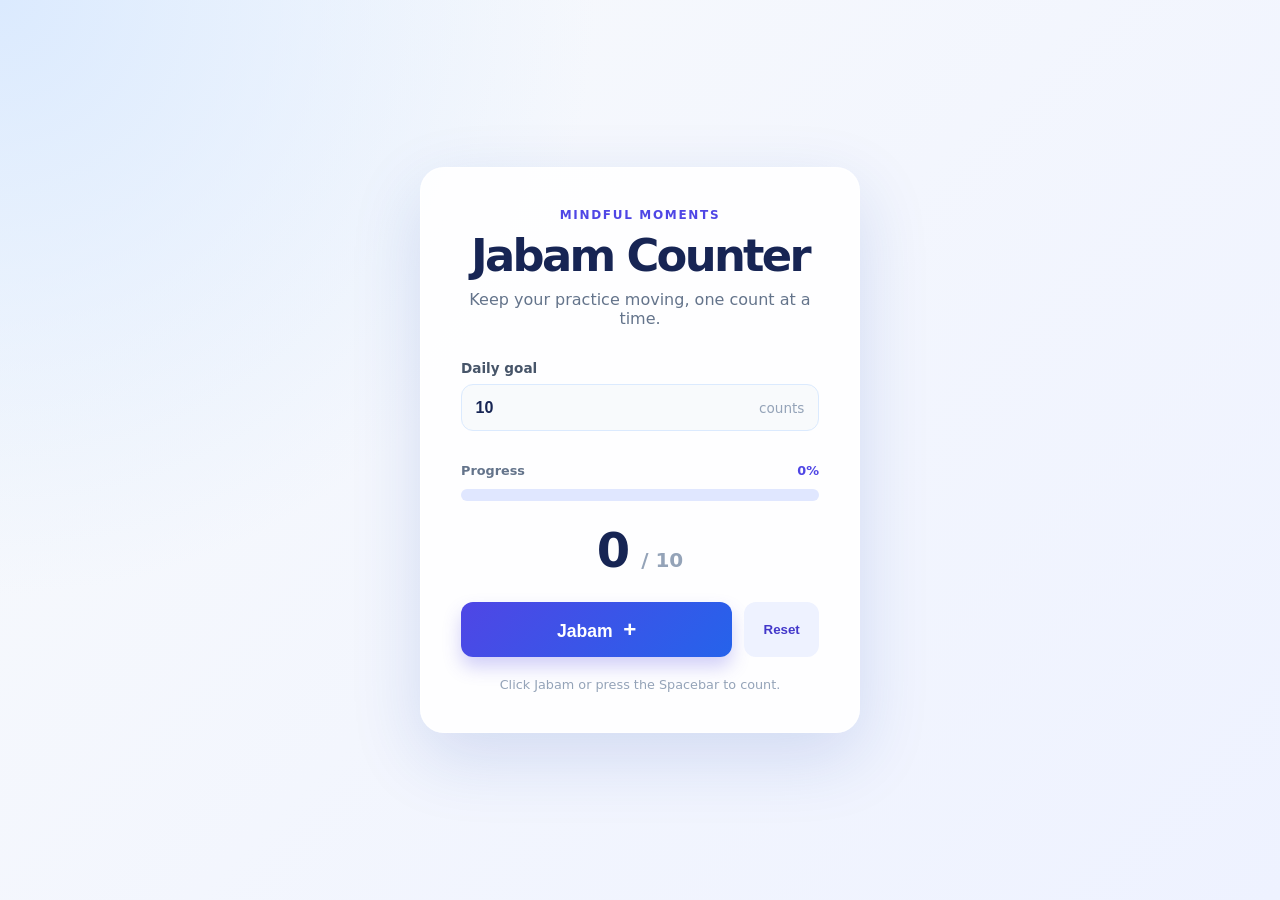
==== wwwroot/index.html @ 34a3f5a4 "Add files via upload" ====
<!DOCTYPE html>
<html lang="en">
<head>
    <meta charset="utf-8">
    <meta name="viewport" content="width=device-width, initial-scale=1">
    <title>Jabam Counter</title>
    <link rel="stylesheet" href="styles.css">
</head>
<body>
    <main class="counter-card">
        <div class="eyebrow">Mindful moments</div>
        <h1>Jabam Counter</h1>
        <p class="subtitle">Keep your practice moving, one count at a time.</p>

        <div class="settings">
            <label for="maxCount">Daily goal</label>
            <div class="input-wrap">
                <input id="maxCount" type="number" min="1" value="10">
                <span>counts</span>
            </div>
        </div>

        <div class="progress-section" aria-label="Counting progress">
            <div class="progress-labels">
                <span>Progress</span>
                <strong id="progressPercent">0%</strong>
            </div>
            <div class="progress-track" role="progressbar" aria-labelledby="count" aria-valuemin="0" aria-valuemax="10" aria-valuenow="0">
                <div id="progressBar" class="progress-bar"></div>
            </div>
        </div>

        <p id="count" aria-live="polite">0 <span>/ 10</span></p>
        <div class="actions">
            <button id="jabam" type="button">Jabam <span aria-hidden="true">+</span></button>
            <button id="reset" class="reset-button" type="button">Reset</button>
        </div>
        <p class="hint">Click Jabam or press the Spacebar to count.</p>
    </main>

    <div id="successModal" class="modal" role="dialog" aria-modal="true" aria-labelledby="successTitle" hidden>
        <div class="modal-card">
            <button id="closeModal" class="close-button" type="button" aria-label="Close success message">&times;</button>
            <img class="success-gif" src="https://media.giphy.com/media/g9582DNuQppxC/giphy.gif" alt="Celebration animation">
            <div class="success-icon" aria-hidden="true">✓</div>
            <h2 id="successTitle">Goal complete!</h2>
            <p id="successMessage">You reached your goal. Amazing work!</p>
            <button id="modalReset" class="modal-action" type="button">Start again</button>
        </div>
    </div>
    <script src="app.js"></script>
</body>
</html>
---- wwwroot/styles.css ----
* {
    box-sizing: border-box;
}

body {
    align-items: center;
    background: radial-gradient(circle at top left, #dbeafe 0, transparent 38%), linear-gradient(135deg, #f8fafc, #eef2ff);
    color: #172554;
    display: flex;
    font-family: Inter, ui-sans-serif, system-ui, -apple-system, BlinkMacSystemFont, "Segoe UI", sans-serif;
    justify-content: center;
    margin: 0;
    padding: 1.5rem;
    min-height: 100vh;
}

.counter-card {
    background: rgb(255 255 255 / 88%);
    border: 1px solid rgb(255 255 255 / 80%);
    border-radius: 24px;
    box-shadow: 0 24px 70px rgb(30 64 175 / 15%);
    max-width: 440px;
    padding: 2.5rem;
    text-align: center;
    width: 100%;
}

.eyebrow { color: #4f46e5; font-size: .75rem; font-weight: 800; letter-spacing: .14em; text-transform: uppercase; }
h1 {
    font-size: clamp(2rem, 8vw, 2.8rem);
    letter-spacing: -0.06em;
    margin: .45rem 0 .5rem;
}
.subtitle { color: #64748b; margin: 0 0 2rem; }
.settings { text-align: left; }

label {
    display: block;
    color: #475569;
    font-size: .85rem;
    font-weight: 700;
    margin-bottom: 0.5rem;
}

.input-wrap { align-items: center; background: #f8fafc; border: 1px solid #dbeafe; border-radius: 12px; display: flex; padding: .15rem .85rem; }
input { background: transparent; border: 0; color: #172554; font-size: 1rem; font-weight: 700; outline: 0; padding: .7rem 0; width: 100%; }
.input-wrap span { color: #94a3b8; font-size: .85rem; }
.progress-section { margin: 2rem 0 1.35rem; }
.progress-labels { color: #64748b; display: flex; font-size: .8rem; font-weight: 700; justify-content: space-between; margin-bottom: .65rem; }
.progress-labels strong { color: #4f46e5; }
.progress-track { background: #e0e7ff; border-radius: 99px; height: 12px; overflow: hidden; }
.progress-bar { background: linear-gradient(90deg, #6366f1, #06b6d4); border-radius: inherit; height: 100%; transition: width .3s ease; width: 0; }
#count { color: #172554; font-size: 3rem; font-weight: 800; letter-spacing: -.06em; margin: 0 0 1.5rem; }
#count span { color: #94a3b8; font-size: 1.25rem; font-weight: 600; letter-spacing: 0; }
.actions { display: flex; gap: .75rem; }
#jabam, .modal-action { background: linear-gradient(135deg, #4f46e5, #2563eb); border: 0; border-radius: 12px; box-shadow: 0 10px 18px rgb(79 70 229 / 25%); color: white; cursor: pointer; flex: 1; font-size: 1.1rem; font-weight: 800; padding: .9rem 1rem; transition: transform .2s, box-shadow .2s; }
#jabam:hover, .modal-action:hover { box-shadow: 0 14px 24px rgb(79 70 229 / 32%); transform: translateY(-2px); }
#jabam span { font-size: 1.4rem; margin-left: .35rem; }
.reset-button { background: #eef2ff; border: 0; border-radius: 12px; color: #4338ca; cursor: pointer; font-weight: 700; padding: .9rem 1.2rem; }
.reset-button:hover { background: #e0e7ff; }
#jabam:disabled { background: #cbd5e1; box-shadow: none; cursor: not-allowed; transform: none; }
.hint { color: #94a3b8; font-size: .8rem; margin: 1.25rem 0 0; }
.modal[hidden] { display: none; }
.modal { align-items: center; background: rgb(15 23 42 / 60%); display: flex; inset: 0; justify-content: center; padding: 1.5rem; position: fixed; z-index: 10; }
.modal-card { background: white; border-radius: 24px; box-shadow: 0 25px 80px rgb(15 23 42 / 30%); max-width: 360px; padding: 2rem; position: relative; text-align: center; width: 100%; }
.close-button { background: #f1f5f9; border: 0; border-radius: 50%; color: #64748b; cursor: pointer; font-size: 1.5rem; height: 32px; line-height: 1; position: absolute; right: 1rem; top: 1rem; width: 32px; }
.success-gif { border-radius: 14px; height: 120px; object-fit: cover; width: 180px; }
.success-icon { align-items: center; background: #dcfce7; border-radius: 50%; color: #16a34a; display: flex; font-size: 1.4rem; font-weight: 800; height: 42px; justify-content: center; margin: -21px auto 1rem; position: relative; width: 42px; }
.modal-card h2 { color: #172554; margin: 0 0 .5rem; }
.modal-card p { color: #64748b; margin: 0 0 1.5rem; }
.modal-action { display: block; font-size: .95rem; }
@media (max-width: 420px) { .counter-card { padding: 2rem 1.25rem; } }
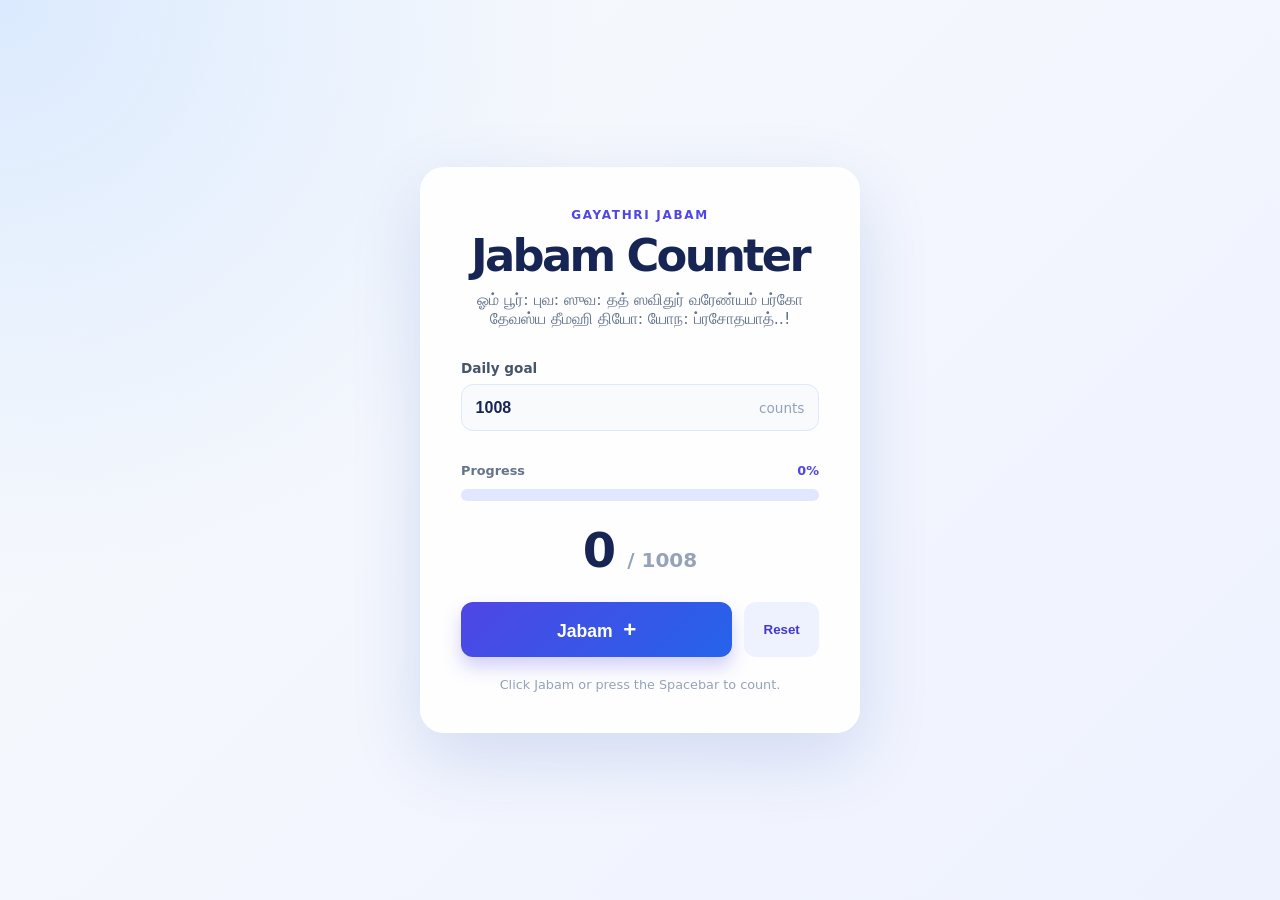
==== commit 70f9e535: "Second commit" ====
--- a/wwwroot/index.html
+++ b/wwwroot/index.html
@@ -8,14 +8,14 @@
 </head>
 <body>
     <main class="counter-card">
-        <div class="eyebrow">Mindful moments</div>
+        <div class="eyebrow">Gayathri Jabam</div>
         <h1>Jabam Counter</h1>
-        <p class="subtitle">Keep your practice moving, one count at a time.</p>
+        <p class="subtitle">ஓம் பூர்: புவ: ஸுவ: தத் ஸவிதுர் வரேண்யம் பர்கோ தேவஸ்ய தீமஹி தியோ: யோந: ப்ரசோதயாத்..!</p>
 
         <div class="settings">
             <label for="maxCount">Daily goal</label>
             <div class="input-wrap">
-                <input id="maxCount" type="number" min="1" value="10">
+                <input id="maxCount" type="number" min="1" value="1008">
                 <span>counts</span>
             </div>
         </div>
@@ -41,7 +41,7 @@
     <div id="successModal" class="modal" role="dialog" aria-modal="true" aria-labelledby="successTitle" hidden>
         <div class="modal-card">
             <button id="closeModal" class="close-button" type="button" aria-label="Close success message">&times;</button>
-            <img class="success-gif" src="https://media.giphy.com/media/g9582DNuQppxC/giphy.gif" alt="Celebration animation">
+            <img class="success-gif" src="https://media.giphy.com/media/26tOZ42Mg6pbTUPHW/giphy.gif" alt="Party popper celebrating a successful result">
             <div class="success-icon" aria-hidden="true">✓</div>
             <h2 id="successTitle">Goal complete!</h2>
             <p id="successMessage">You reached your goal. Amazing work!</p>
--- a/wwwroot/styles.css
+++ b/wwwroot/styles.css
@@ -10,8 +10,9 @@
     font-family: Inter, ui-sans-serif, system-ui, -apple-system, BlinkMacSystemFont, "Segoe UI", sans-serif;
     justify-content: center;
     margin: 0;
-    padding: 1.5rem;
     min-height: 100vh;
+    min-height: 100dvh;
+    padding: max(1rem, env(safe-area-inset-top)) max(1rem, env(safe-area-inset-right)) max(1rem, env(safe-area-inset-bottom)) max(1rem, env(safe-area-inset-left));
 }
 
 .counter-card {
@@ -20,19 +21,33 @@
     border-radius: 24px;
     box-shadow: 0 24px 70px rgb(30 64 175 / 15%);
     max-width: 440px;
-    padding: 2.5rem;
+    padding: clamp(1.5rem, 6vw, 2.5rem);
     text-align: center;
     width: 100%;
 }
 
-.eyebrow { color: #4f46e5; font-size: .75rem; font-weight: 800; letter-spacing: .14em; text-transform: uppercase; }
+.eyebrow {
+    color: #4f46e5;
+    font-size: .75rem;
+    font-weight: 800;
+    letter-spacing: .14em;
+    text-transform: uppercase;
+}
+
 h1 {
     font-size: clamp(2rem, 8vw, 2.8rem);
     letter-spacing: -0.06em;
     margin: .45rem 0 .5rem;
 }
-.subtitle { color: #64748b; margin: 0 0 2rem; }
-.settings { text-align: left; }
+
+.subtitle {
+    color: #64748b;
+    margin: 0 0 2rem;
+}
+
+.settings {
+    text-align: left;
+}
 
 label {
     display: block;
@@ -42,31 +57,268 @@
     margin-bottom: 0.5rem;
 }
 
-.input-wrap { align-items: center; background: #f8fafc; border: 1px solid #dbeafe; border-radius: 12px; display: flex; padding: .15rem .85rem; }
-input { background: transparent; border: 0; color: #172554; font-size: 1rem; font-weight: 700; outline: 0; padding: .7rem 0; width: 100%; }
-.input-wrap span { color: #94a3b8; font-size: .85rem; }
-.progress-section { margin: 2rem 0 1.35rem; }
-.progress-labels { color: #64748b; display: flex; font-size: .8rem; font-weight: 700; justify-content: space-between; margin-bottom: .65rem; }
-.progress-labels strong { color: #4f46e5; }
-.progress-track { background: #e0e7ff; border-radius: 99px; height: 12px; overflow: hidden; }
-.progress-bar { background: linear-gradient(90deg, #6366f1, #06b6d4); border-radius: inherit; height: 100%; transition: width .3s ease; width: 0; }
-#count { color: #172554; font-size: 3rem; font-weight: 800; letter-spacing: -.06em; margin: 0 0 1.5rem; }
-#count span { color: #94a3b8; font-size: 1.25rem; font-weight: 600; letter-spacing: 0; }
-.actions { display: flex; gap: .75rem; }
-#jabam, .modal-action { background: linear-gradient(135deg, #4f46e5, #2563eb); border: 0; border-radius: 12px; box-shadow: 0 10px 18px rgb(79 70 229 / 25%); color: white; cursor: pointer; flex: 1; font-size: 1.1rem; font-weight: 800; padding: .9rem 1rem; transition: transform .2s, box-shadow .2s; }
-#jabam:hover, .modal-action:hover { box-shadow: 0 14px 24px rgb(79 70 229 / 32%); transform: translateY(-2px); }
-#jabam span { font-size: 1.4rem; margin-left: .35rem; }
-.reset-button { background: #eef2ff; border: 0; border-radius: 12px; color: #4338ca; cursor: pointer; font-weight: 700; padding: .9rem 1.2rem; }
-.reset-button:hover { background: #e0e7ff; }
-#jabam:disabled { background: #cbd5e1; box-shadow: none; cursor: not-allowed; transform: none; }
-.hint { color: #94a3b8; font-size: .8rem; margin: 1.25rem 0 0; }
-.modal[hidden] { display: none; }
-.modal { align-items: center; background: rgb(15 23 42 / 60%); display: flex; inset: 0; justify-content: center; padding: 1.5rem; position: fixed; z-index: 10; }
-.modal-card { background: white; border-radius: 24px; box-shadow: 0 25px 80px rgb(15 23 42 / 30%); max-width: 360px; padding: 2rem; position: relative; text-align: center; width: 100%; }
-.close-button { background: #f1f5f9; border: 0; border-radius: 50%; color: #64748b; cursor: pointer; font-size: 1.5rem; height: 32px; line-height: 1; position: absolute; right: 1rem; top: 1rem; width: 32px; }
-.success-gif { border-radius: 14px; height: 120px; object-fit: cover; width: 180px; }
-.success-icon { align-items: center; background: #dcfce7; border-radius: 50%; color: #16a34a; display: flex; font-size: 1.4rem; font-weight: 800; height: 42px; justify-content: center; margin: -21px auto 1rem; position: relative; width: 42px; }
-.modal-card h2 { color: #172554; margin: 0 0 .5rem; }
-.modal-card p { color: #64748b; margin: 0 0 1.5rem; }
-.modal-action { display: block; font-size: .95rem; }
-@media (max-width: 420px) { .counter-card { padding: 2rem 1.25rem; } }
+.input-wrap {
+    align-items: center;
+    background: #f8fafc;
+    border: 1px solid #dbeafe;
+    border-radius: 12px;
+    display: flex;
+    padding: .15rem .85rem;
+}
+
+input {
+    background: transparent;
+    border: 0;
+    color: #172554;
+    font-size: 1rem;
+    font-weight: 700;
+    outline: 0;
+    padding: .7rem 0;
+    width: 100%;
+}
+
+.input-wrap:focus-within {
+    border-color: #6366f1;
+    box-shadow: 0 0 0 3px rgb(99 102 241 / 18%);
+}
+
+.input-wrap span {
+    color: #94a3b8;
+    font-size: .85rem;
+}
+
+.progress-section {
+    margin: 2rem 0 1.35rem;
+}
+
+.progress-labels {
+    color: #64748b;
+    display: flex;
+    font-size: .8rem;
+    font-weight: 700;
+    justify-content: space-between;
+    margin-bottom: .65rem;
+}
+
+    .progress-labels strong {
+        color: #4f46e5;
+    }
+
+.progress-track {
+    background: #e0e7ff;
+    border-radius: 99px;
+    height: 12px;
+    overflow: hidden;
+}
+
+.progress-bar {
+    background: linear-gradient(90deg, #6366f1, #06b6d4);
+    border-radius: inherit;
+    height: 100%;
+    transition: width .3s ease;
+    width: 0;
+}
+
+#count {
+    color: #172554;
+    font-size: 3rem;
+    font-weight: 800;
+    letter-spacing: -.06em;
+    margin: 0 0 1.5rem;
+}
+
+    #count span {
+        color: #94a3b8;
+        font-size: 1.25rem;
+        font-weight: 600;
+        letter-spacing: 0;
+    }
+
+.actions {
+    display: flex;
+    gap: .75rem;
+}
+
+#jabam, .modal-action {
+    background: linear-gradient(135deg, #4f46e5, #2563eb);
+    border: 0;
+    border-radius: 12px;
+    box-shadow: 0 10px 18px rgb(79 70 229 / 25%);
+    color: white;
+    cursor: pointer;
+    flex: 1;
+    font-size: 1.1rem;
+    font-weight: 800;
+    padding: .9rem 1rem;
+    transition: transform .2s, box-shadow .2s;
+}
+
+    #jabam:hover, .modal-action:hover {
+        box-shadow: 0 14px 24px rgb(79 70 229 / 32%);
+        transform: translateY(-2px);
+    }
+
+#jabam, .reset-button, .close-button, .modal-action {
+    min-height: 44px;
+    -ms-align-content: inherit;
+    -webkit-align-content: inherit;
+    align-content: inherit;
+}
+
+    #jabam span {
+        font-size: 1.4rem;
+        margin-left: .35rem;
+    }
+
+.reset-button {
+    background: #eef2ff;
+    border: 0;
+    border-radius: 12px;
+    color: #4338ca;
+    cursor: pointer;
+    font-weight: 700;
+    padding: .9rem 1.2rem;
+}
+
+    .reset-button:hover {
+        background: #e0e7ff;
+    }
+
+#jabam:disabled {
+    background: #cbd5e1;
+    box-shadow: none;
+    cursor: not-allowed;
+    transform: none;
+}
+
+.hint {
+    color: #94a3b8;
+    font-size: .8rem;
+    margin: 1.25rem 0 0;
+}
+
+.modal[hidden] {
+    display: none;
+}
+
+.modal {
+    align-items: center;
+    background: rgb(15 23 42 / 60%);
+    display: flex;
+    inset: 0;
+    justify-content: center;
+    padding: 1.5rem;
+    position: fixed;
+    z-index: 10;
+}
+
+.modal-card {
+    background: white;
+    border-radius: 24px;
+    box-shadow: 0 25px 80px rgb(15 23 42 / 30%);
+    max-width: 360px;
+    padding: 2rem;
+    position: relative;
+    text-align: center;
+    width: 100%;
+}
+
+.close-button {
+    background: #f1f5f9;
+    border: 0;
+    border-radius: 50%;
+    color: #64748b;
+    cursor: pointer;
+    font-size: 1.5rem;
+    height: 32px;
+    line-height: 1;
+    position: absolute;
+    right: 1rem;
+    top: 1rem;
+    width: 32px;
+}
+
+.success-gif {
+    aspect-ratio: 3 / 2;
+    border-radius: 14px;
+    height: auto;
+    max-width: 100%;
+    object-fit: cover;
+    width: 240px;
+}
+
+.success-icon {
+    align-items: center;
+    background: #dcfce7;
+    border-radius: 50%;
+    color: #16a34a;
+    display: flex;
+    font-size: 1.4rem;
+    font-weight: 800;
+    height: 42px;
+    justify-content: center;
+    margin: -21px auto 1rem;
+    position: relative;
+    width: 42px;
+}
+
+.modal-card h2 {
+    color: #172554;
+    margin: 0 0 .5rem;
+}
+
+.modal-card p {
+    color: #64748b;
+    margin: 0 0 1.5rem;
+}
+
+.modal-action {
+    display: block;
+    font-size: .95rem;
+    margin: 0 auto;
+    width: min(100%, 180px);
+}
+
+@media (max-width: 420px) {
+    .counter-card {
+        padding: 1.5rem 1rem;
+    }
+
+    .subtitle {
+        font-size: .95rem;
+    }
+
+    #count {
+        font-size: clamp(2.4rem, 15vw, 3rem);
+    }
+
+    .actions {
+        flex-direction: column;
+    }
+
+    .reset-button {
+        width: 100%;
+    }
+
+    .modal {
+        padding: 1rem;
+    }
+
+    .modal-card {
+        padding: 1.5rem 1rem;
+    }
+}
+
+@media (hover: none) {
+    #jabam:hover, .modal-action:hover {
+        box-shadow: 0 10px 18px rgb(79 70 229 / 25%);
+        transform: none;
+    }
+}
+
+@media (prefers-reduced-motion: reduce) {
+    *, *::before, *::after {
+        scroll-behavior: auto !important;
+        transition-duration: .01ms !important;
+    }
+}
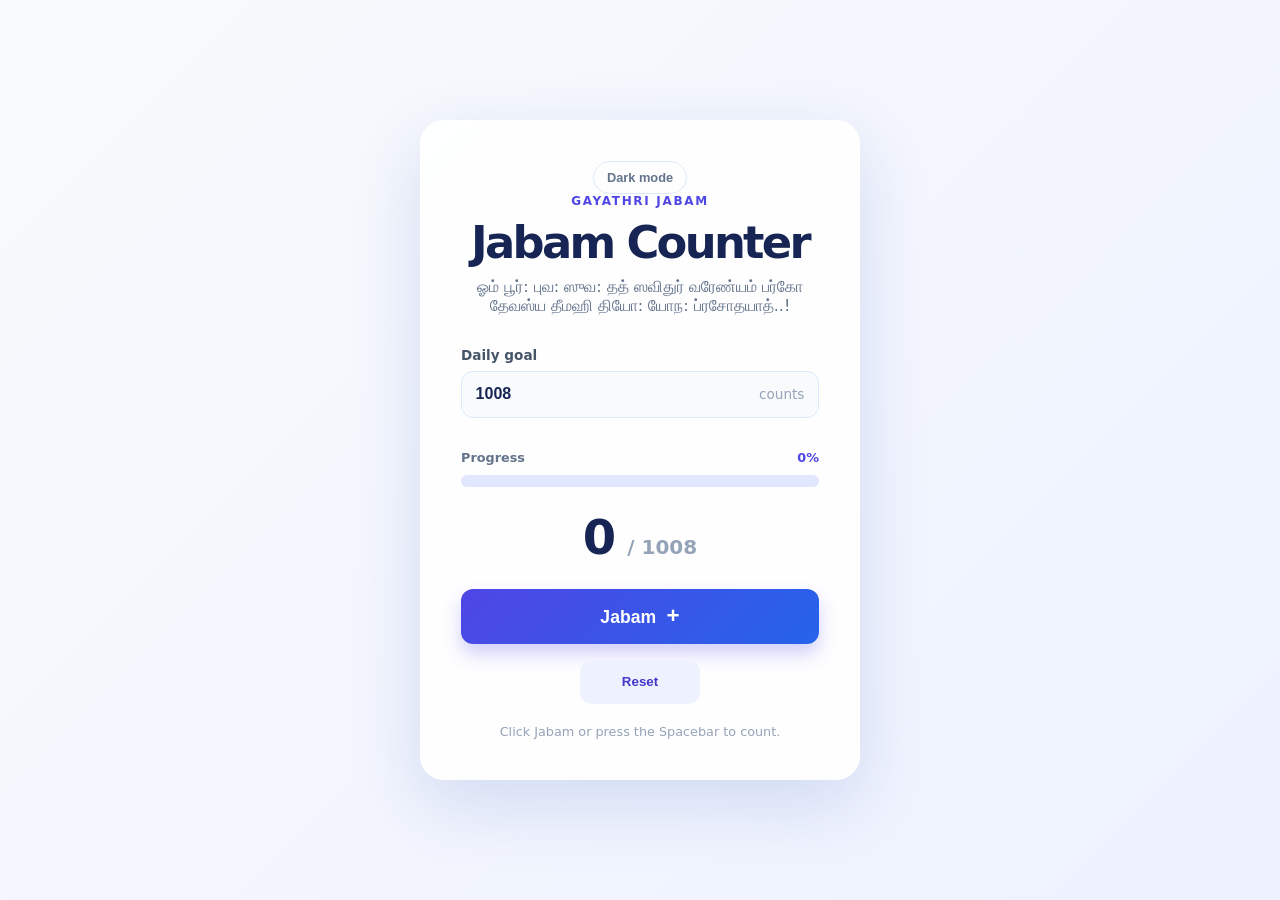
==== commit 74cd4dbe: "Third change" ====
--- a/wwwroot/index.html
+++ b/wwwroot/index.html
@@ -8,6 +8,7 @@
 </head>
 <body>
     <main class="counter-card">
+        <button id="themeToggle" class="theme-toggle" type="button" aria-label="Switch to dark mode">Dark mode</button>
         <div class="eyebrow">Gayathri Jabam</div>
         <h1>Jabam Counter</h1>
         <p class="subtitle">ஓம் பூர்: புவ: ஸுவ: தத் ஸவிதுர் வரேண்யம் பர்கோ தேவஸ்ய தீமஹி தியோ: யோந: ப்ரசோதயாத்..!</p>
@@ -25,12 +26,12 @@
                 <span>Progress</span>
                 <strong id="progressPercent">0%</strong>
             </div>
-            <div class="progress-track" role="progressbar" aria-labelledby="count" aria-valuemin="0" aria-valuemax="10" aria-valuenow="0">
+            <div class="progress-track" role="progressbar" aria-labelledby="count" aria-valuemin="0" aria-valuemax="1008" aria-valuenow="0">
                 <div id="progressBar" class="progress-bar"></div>
             </div>
         </div>
 
-        <p id="count" aria-live="polite">0 <span>/ 10</span></p>
+        <p id="count" aria-live="polite">0 <span>/ 1008</span></p>
         <div class="actions">
             <button id="jabam" type="button">Jabam <span aria-hidden="true">+</span></button>
             <button id="reset" class="reset-button" type="button">Reset</button>
--- a/wwwroot/styles.css
+++ b/wwwroot/styles.css
@@ -2,10 +2,32 @@
     box-sizing: border-box;
 }
 
+:root {
+    color-scheme: light;
+    --page-background: linear-gradient(135deg, #f8fafc, #eef2ff);
+    --card-background: rgb(255 255 255 / 88%);
+    --text: #172554;
+    --muted: #64748b;
+    --soft: #94a3b8;
+    --input-background: #f8fafc;
+    --input-border: #dbeafe;
+}
+
+:root[data-theme="dark"] {
+    color-scheme: dark;
+    --page-background: radial-gradient(circle at top left, #1e3a8a 0, transparent 38%), linear-gradient(135deg, #0f172a, #1e1b4b);
+    --card-background: rgb(15 23 42 / 94%);
+    --text: #e0e7ff;
+    --muted: #cbd5e1;
+    --soft: #94a3b8;
+    --input-background: #1e293b;
+    --input-border: #475569;
+}
+
 body {
     align-items: center;
-    background: radial-gradient(circle at top left, #dbeafe 0, transparent 38%), linear-gradient(135deg, #f8fafc, #eef2ff);
-    color: #172554;
+    background: var(--page-background);
+    color: var(--text);
     display: flex;
     font-family: Inter, ui-sans-serif, system-ui, -apple-system, BlinkMacSystemFont, "Segoe UI", sans-serif;
     justify-content: center;
@@ -16,7 +38,7 @@
 }
 
 .counter-card {
-    background: rgb(255 255 255 / 88%);
+    background: var(--card-background);
     border: 1px solid rgb(255 255 255 / 80%);
     border-radius: 24px;
     box-shadow: 0 24px 70px rgb(30 64 175 / 15%);
@@ -26,6 +48,19 @@
     width: 100%;
 }
 
+.theme-toggle {
+    background: transparent;
+    border: 1px solid var(--input-border);
+    border-radius: 999px;
+    color: var(--muted);
+    cursor: pointer;
+    font-size: .8rem;
+    font-weight: 700;
+    padding: .5rem .8rem;
+}
+
+.theme-toggle:hover { background: var(--input-background); }
+
 .eyebrow {
     color: #4f46e5;
     font-size: .75rem;
@@ -41,7 +76,7 @@
 }
 
 .subtitle {
-    color: #64748b;
+    color: var(--muted);
     margin: 0 0 2rem;
 }
 
@@ -59,8 +94,8 @@
 
 .input-wrap {
     align-items: center;
-    background: #f8fafc;
-    border: 1px solid #dbeafe;
+    background: var(--input-background);
+    border: 1px solid var(--input-border);
     border-radius: 12px;
     display: flex;
     padding: .15rem .85rem;
@@ -69,7 +104,7 @@
 input {
     background: transparent;
     border: 0;
-    color: #172554;
+    color: var(--text);
     font-size: 1rem;
     font-weight: 700;
     outline: 0;
@@ -120,7 +155,7 @@
 }
 
 #count {
-    color: #172554;
+    color: var(--text);
     font-size: 3rem;
     font-weight: 800;
     letter-spacing: -.06em;
@@ -136,7 +171,14 @@
 
 .actions {
     display: flex;
+    flex-direction: column;
     gap: .75rem;
+}
+
+#jabam {
+    flex: none;
+    min-height: 60px;
+    width: 100%;
 }
 
 #jabam, .modal-action {
@@ -178,6 +220,9 @@
     cursor: pointer;
     font-weight: 700;
     padding: .9rem 1.2rem;
+    margin-top: .25rem;
+    align-self: center;
+    min-width: 120px;
 }
 
     .reset-button:hover {
@@ -263,7 +308,7 @@
 }
 
 .modal-card h2 {
-    color: #172554;
+    color: var(--text);
     margin: 0 0 .5rem;
 }
 
